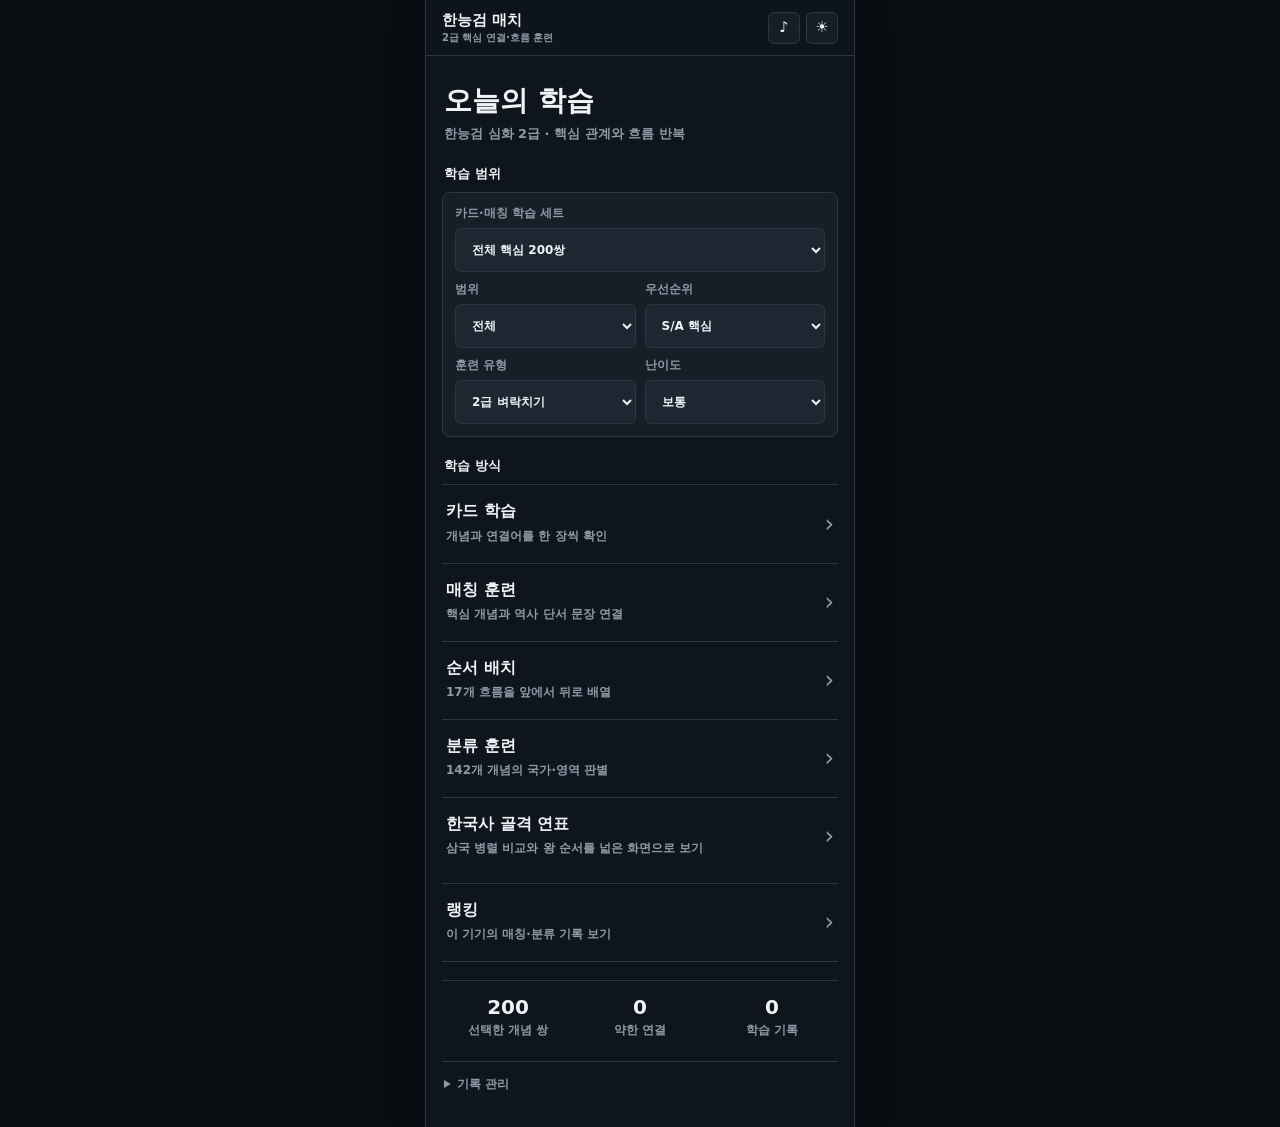
==== index.html @ f7b41f62 "Polish timed training and timeline route" ====
<!doctype html>
<html lang="ko">
<head>
  <meta charset="utf-8">
  <meta name="viewport" content="width=device-width, initial-scale=1">
  <meta name="theme-color" content="#0f151c">
  <meta name="description" content="한능검 심화 2급 핵심 개념을 카드 학습, 매칭, 순서 배치로 반복하는 학습 앱">
  <meta name="apple-mobile-web-app-capable" content="yes">
  <meta name="apple-mobile-web-app-status-bar-style" content="black-translucent">
  <title>한능검 매치 | 심화 2급 핵심 학습</title>
  <link rel="manifest" href="manifest.webmanifest?v=3">
  <link rel="icon" href="app-icon-v2.svg" type="image/svg+xml">
  <link rel="apple-touch-icon" href="apple-touch-icon.png">
  <link rel="stylesheet" href="styles.css?v=22">
</head>
<body>
  <main class="app">
    <header class="product-bar">
      <div class="product-brand" aria-label="한능검 매치">
        <span class="product-name"><strong>한능검 매치</strong><small>2급 핵심 연결·흐름 훈련</small></span>
      </div>
      <div class="quick-controls" aria-label="화면 설정">
        <button id="sfxToggle" class="icon-toggle" type="button" aria-label="효과음 끄기" aria-pressed="true" title="효과음 끄기">
          <span class="toggle-icon" aria-hidden="true">♪</span>
          <span id="sfxLabel">효과음</span>
        </button>
        <button id="themeToggle" class="icon-toggle" type="button" aria-label="라이트 모드로 전환" title="라이트 모드로 전환">
          <span id="themeIcon" class="toggle-icon" aria-hidden="true">☀</span>
          <span id="themeLabel">라이트</span>
        </button>
      </div>
    </header>
    <div id="effectLayer" class="effect-layer" aria-hidden="true"></div>
    <section id="homeView" class="view home-view">
      <header class="hero">
        <h1>오늘의 학습</h1>
        <p>한능검 심화 2급 · 핵심 관계와 흐름 반복</p>
      </header>

      <h2 class="section-title">학습 범위</h2>
      <section class="setup">
        <label class="curriculum-field">
          카드·매칭 학습 세트
          <select id="curriculumSetSelect">
            <option value="all">전체 핵심 200쌍</option>
          </select>
        </label>
        <label>
          범위
          <select id="eraSelect">
            <option value="all">전체</option>
            <option value="고대">고대</option>
            <option value="고려">고려</option>
            <option value="조선">조선</option>
            <option value="개항기">개항기</option>
            <option value="일제강점기">일제강점기</option>
            <option value="현대사">현대사</option>
            <option value="문화재">문화재</option>
          </select>
        </label>
        <label>
          우선순위
          <select id="prioritySelect">
            <option value="SA">S/A 핵심</option>
            <option value="S">S만</option>
            <option value="ABC">A/B/C 포함</option>
            <option value="all">전체</option>
          </select>
        </label>
        <label>
          훈련 유형
          <select id="modeSelect">
            <option value="cram">2급 벼락치기</option>
            <option value="king">왕-정책</option>
            <option value="group">단체-활동</option>
            <option value="confusion">혼동 훈련</option>
            <option value="wrong">오답 지옥</option>
          </select>
        </label>
        <label>
          난이도
          <select id="difficultySelect">
            <option value="normal">보통</option>
            <option value="easy">쉬움</option>
            <option value="hard">어려움</option>
          </select>
        </label>
      </section>
      <p id="rangeNotice" class="range-notice hidden" role="status"></p>

      <h2 class="section-title mode-title">학습 방식</h2>
      <section class="start-grid">
        <button id="startStudyBtn" class="start-card" type="button">
          <span class="start-card-copy">
            <strong>카드 학습</strong>
            <span>개념과 연결어를 한 장씩 확인</span>
          </span>
          <span class="start-arrow" aria-hidden="true">›</span>
        </button>
        <button id="startMatchBtn" class="start-card" type="button">
          <span class="start-card-copy">
            <strong>매칭 훈련</strong>
            <span>핵심 개념과 역사 단서 문장 연결</span>
          </span>
          <span class="start-arrow" aria-hidden="true">›</span>
        </button>
        <button id="startOrderBtn" class="start-card" type="button">
          <span class="start-card-copy">
            <strong>순서 배치</strong>
            <span><b id="orderSetCount">0</b>개 흐름을 앞에서 뒤로 배열</span>
          </span>
          <span class="start-arrow" aria-hidden="true">›</span>
        </button>
        <button id="startClassificationBtn" class="start-card" type="button">
          <span class="start-card-copy">
            <strong>분류 훈련</strong>
            <span><b id="classificationCardCount">0</b>개 개념의 국가·영역 판별</span>
          </span>
          <span class="start-arrow" aria-hidden="true">›</span>
        </button>
        <a class="start-card" href="timeline">
          <span class="start-card-copy">
            <strong>한국사 골격 연표</strong>
            <span>삼국 병렬 비교와 왕 순서를 넓은 화면으로 보기</span>
          </span>
          <span class="start-arrow" aria-hidden="true">›</span>
        </a>
        <button id="openRankingBtn" class="start-card home-ranking-card" type="button">
          <span class="start-card-copy">
            <strong>랭킹</strong>
            <span>이 기기의 매칭·분류 기록 보기</span>
          </span>
          <span class="start-arrow" aria-hidden="true">›</span>
        </button>
      </section>

      <section class="home-summary">
        <div><span id="totalPairs">0</span><small>선택한 개념 쌍</small></div>
        <div><span id="weakPairs">0</span><small>약한 연결</small></div>
        <div><span id="savedCount">0</span><small>학습 기록</small></div>
      </section>

      <details class="data-tools">
        <summary>기록 관리</summary>
        <section class="utility-panel" aria-label="기록 관리">
          <button id="exportBtn" type="button">JSON 내보내기</button>
          <label class="import-label">
            JSON 가져오기
            <input id="importInput" type="file" accept="application/json,.json">
          </label>
          <button id="resetBtn" class="danger-action" type="button">기록 초기화</button>
          <div id="resultSummary" class="sr-only" aria-live="polite">아직 시작하지 않았습니다.</div>
          <div id="weakList" class="sr-only">기록이 쌓이면 여기에 표시됩니다.</div>
          <textarea id="jsonBox" class="sr-only" readonly spellcheck="false" aria-label="내보낸 학습 기록"></textarea>
        </section>
      </details>
    </section>

    <section id="rankingView" class="view ranking-page hidden" aria-labelledby="rankingPageTitle">
      <header class="ranking-page-head">
        <button id="rankingBackBtn" class="ghost" type="button" aria-label="홈으로 돌아가기" title="홈으로 돌아가기">←</button>
        <div>
          <p class="eyebrow">이 기기 기록</p>
          <h1 id="rankingPageTitle">랭킹</h1>
        </div>
      </header>
      <div class="ranking-tabs" role="tablist" aria-label="랭킹 종류">
        <button class="ranking-tab active" type="button" role="tab" data-ranking-mode="match" aria-selected="true">매칭</button>
        <button class="ranking-tab" type="button" role="tab" data-ranking-mode="classify" aria-selected="false">분류</button>
      </div>
      <section class="leaderboard ranking-page-board" aria-labelledby="rankingListTitle">
        <h2 id="rankingListTitle">매칭 훈련 랭킹</h2>
        <ol id="rankingPageList" class="leaderboard-list"></ol>
      </section>
    </section>

    <section id="gameView" class="view game-view hidden">
      <header class="topbar">
        <section class="brand">
          <button id="homeBtn" class="ghost" type="button" aria-label="홈으로 돌아가기" title="홈으로 돌아가기">←</button>
          <div>
            <p id="sessionLabel" class="eyebrow">카드 짝 맞추기</p>
            <h1 id="sessionTitle">Concept Matching</h1>
          </div>
        </section>
        <section class="hud" aria-label="현재 상태">
          <div class="score-display">
            <small>점수</small>
            <strong id="score">0</strong>
            <span id="comboBadge" class="combo-badge" aria-hidden="true"><b id="combo">0</b> COMBO</span>
          </div>
          <div id="timerBox" class="timer-display">
            <small id="timerLabel">남은 시간</small>
            <strong id="timeLeft">01:00:00</strong>
          </div>
        </section>
      </header>

      <section class="statusline">
        <strong id="feedback" aria-live="polite">시작할 기능을 선택하세요.</strong>
        <span id="modeHint">범위와 우선순위는 홈에서 바꿀 수 있습니다.</span>
      </section>

      <section id="studyArea" class="study-area hidden">
        <button id="studyCard" class="study-card" type="button">
          <span id="studySide">앞면</span>
          <strong id="studyTerm">개념</strong>
          <small id="studyMeta">클릭해서 짝 확인</small>
        </button>
        <div class="study-actions">
          <button id="flipBtn" type="button">짝 확인</button>
          <button id="knowBtn" type="button" disabled>알았다</button>
          <button id="weakBtn" type="button" disabled>다시 볼 카드</button>
          <button id="nextStudyBtn" type="button" title="평가하지 않고 다음 카드로 이동">건너뛰기</button>
        </div>
      </section>

      <section id="board" class="board hidden" aria-label="개념 카드"></section>

      <section id="orderArea" class="order-area hidden" aria-labelledby="orderSetTitle">
        <header class="order-round-head">
          <div>
            <span id="orderProgress">1 / 1</span>
            <h2 id="orderSetTitle">역사 흐름</h2>
          </div>
          <button id="orderShuffleBtn" class="order-shuffle" type="button" title="다시 섞기" aria-label="순서 카드 다시 섞기">↻</button>
        </header>
        <div id="orderList" class="order-list" role="list" aria-label="순서 배치 카드"></div>
        <p id="orderAnswer" class="order-answer hidden" aria-live="polite"></p>
        <div class="order-actions">
          <button id="orderRetryBtn" class="hidden" type="button">같은 흐름 다시 하기</button>
          <button id="orderCheckBtn" type="button">순서 확인</button>
          <button id="orderNextBtn" class="hidden" type="button">다음 흐름</button>
        </div>
      </section>

      <section id="classificationArea" class="classification-area hidden" aria-labelledby="classificationTitle">
        <header class="classification-head">
          <span id="classificationProgress">1번째 개념</span>
          <h2 id="classificationTitle">고대 국가 분류</h2>
        </header>
        <article id="classificationCard" class="classification-card">
          <small id="classificationPrompt">어느 나라와 연결되는가?</small>
          <strong id="classificationTerm">근초고왕</strong>
          <span id="classificationMeta">고대 · S</span>
        </article>
        <div id="classificationTargets" class="classification-targets" aria-label="분류 선택"></div>
        <p id="classificationNote" class="classification-note hidden" aria-live="polite"></p>
      </section>

      <section id="resultView" class="result-view hidden">
        <p id="resultEyebrow" class="eyebrow">훈련 종료</p>
        <h2 id="finalScore">0점</h2>
        <div class="result-metrics">
          <div><span id="finalMatched">0</span><small>맞힌 개수</small></div>
          <div><span id="finalRank">-</span><small>내 순위</small></div>
        </div>
        <section class="leaderboard" aria-labelledby="leaderboardTitle">
          <h3 id="leaderboardTitle">이 기기 랭킹</h3>
          <ol id="leaderboardList" class="leaderboard-list"></ol>
        </section>
        <button id="retryBtn" type="button">다시하기</button>
      </section>

    </section>
    <div id="appNotice" class="app-notice" role="status" aria-live="polite"></div>
  </main>

  <script src="pairs.js?v=9"></script>
  <script src="orders.js?v=1"></script>
  <script src="classifications.js?v=1"></script>
  <script src="app.js?v=30"></script>
</body>
</html>
---- styles.css ----
:root {
  color-scheme: dark;
  --outer: #090d12;
  --bg: #0f151c;
  --panel: #161e27;
  --panel-2: #1d2732;
  --panel-hover: #24313e;
  --text: #eef3f6;
  --muted: #8d9aa7;
  --line: #2b3743;
  --line-strong: #40515f;
  --accent: #49c8bb;
  --accent-strong: #6bd8cd;
  --accent-soft: #12302f;
  --accent-ink: #071514;
  --good: #55d29a;
  --bad: #ff6b78;
  --blue: #7aa7e8;
  --shadow: 0 12px 32px rgba(0, 0, 0, .22);
}

body[data-theme="light"] {
  color-scheme: light;
  --outer: #e7ecef;
  --bg: #f5f7f8;
  --panel: #ffffff;
  --panel-2: #edf2f4;
  --panel-hover: #e6edef;
  --text: #172126;
  --muted: #667580;
  --line: #d7e0e4;
  --line-strong: #b9c8ce;
  --accent: #087f78;
  --accent-strong: #066c67;
  --accent-soft: #dff3f0;
  --accent-ink: #f6fffd;
  --good: #16865b;
  --bad: #cc4050;
  --blue: #356fae;
  --shadow: 0 12px 32px rgba(23, 33, 38, .09);
}

* { box-sizing: border-box; }

body {
  margin: 0;
  min-height: 100dvh;
  background: var(--outer);
  color: var(--text);
  font-family: Pretendard, "Noto Sans KR", system-ui, -apple-system, BlinkMacSystemFont, "Segoe UI", sans-serif;
  letter-spacing: 0;
  overscroll-behavior-y: none;
}

button, select, textarea, input { font: inherit; }
button { cursor: pointer; }
button, select { -webkit-tap-highlight-color: transparent; touch-action: manipulation; }
button:disabled {
  cursor: not-allowed;
  opacity: .42;
}
button:focus-visible, select:focus-visible {
  outline: 3px solid color-mix(in srgb, var(--blue) 40%, transparent);
  outline-offset: 2px;
}

.app {
  position: relative;
  width: min(430px, 100%);
  min-height: 100dvh;
  margin: 0 auto;
  padding: 0 16px max(20px, env(safe-area-inset-bottom));
  background: var(--bg);
  overflow-x: hidden;
}

@media (min-width: 700px) {
  body {
    display: grid;
    place-items: start center;
  }

  .app {
    min-height: min(100dvh, 932px);
    border-inline: 1px solid var(--line);
    box-shadow: var(--shadow);
  }
}

.hidden { display: none !important; }

.product-bar {
  position: relative;
  z-index: 10;
  display: flex;
  align-items: center;
  justify-content: space-between;
  min-height: calc(56px + env(safe-area-inset-top));
  margin-inline: -16px;
  padding: env(safe-area-inset-top) 16px 0;
  border-bottom: 1px solid var(--line);
  background: color-mix(in srgb, var(--bg) 94%, transparent);
  backdrop-filter: blur(12px);
}

.product-brand {
  display: flex;
  align-items: center;
  min-width: 0;
}

.product-name {
  display: grid;
  min-width: 0;
  line-height: 1.15;
}

.product-name strong { font-size: 15px; }
.product-name small {
  margin-top: 3px;
  color: var(--muted);
  font-size: 10px;
  font-weight: 650;
}

.hero {
  padding: 28px 2px 22px;
}

.hero h1 {
  max-width: 370px;
  margin: 0;
  font-size: 28px;
  line-height: 1.2;
  font-weight: 850;
}

.hero p {
  margin: 7px 0 0;
  color: var(--muted);
  font-size: 13px;
  font-weight: 650;
}

.eyebrow {
  margin: 0 0 8px;
  color: var(--accent);
  font-size: 12px;
  font-weight: 850;
}

.section-title {
  margin: 0 0 9px 2px;
  font-size: 13px;
  font-weight: 800;
}

.mode-title { margin-top: 20px; }

.setup, .controls {
  display: grid;
  grid-template-columns: repeat(2, minmax(0, 1fr));
  gap: 9px;
  padding: 12px;
  background: var(--panel);
  border: 1px solid var(--line);
  border-radius: 8px;
  box-shadow: 0 1px 0 color-mix(in srgb, var(--text) 3%, transparent);
}

label {
  display: grid;
  gap: 6px;
  color: var(--muted);
  font-size: 12px;
  font-weight: 700;
}

.curriculum-field { grid-column: 1 / -1; }

select:disabled {
  cursor: not-allowed;
  opacity: .55;
}

select, button, .import-label {
  min-height: 44px;
  border: 1px solid var(--line);
  border-radius: 6px;
  background: var(--panel-2);
  color: var(--text);
  padding: 0 12px;
  font-weight: 750;
  transition: border-color .14s ease, background .14s ease, color .14s ease, transform .14s ease;
}

button:hover, .import-label:hover {
  border-color: var(--line-strong);
  background: var(--panel-hover);
}
button:active { transform: scale(.98); }

.quick-controls {
  display: flex;
  gap: 6px;
  flex: 0 0 auto;
}

.icon-toggle {
  display: inline-flex;
  align-items: center;
  justify-content: center;
  gap: 5px;
  min-height: 32px;
  width: 32px;
  min-width: 32px;
  border-radius: 6px;
  padding: 0;
  color: var(--text);
  background: var(--panel);
  border-color: var(--line);
  font-size: 11px;
}

#sfxLabel, #themeLabel { display: none; }

.icon-toggle[aria-pressed="false"] {
  color: var(--muted);
  opacity: .72;
}

.toggle-icon {
  width: 15px;
  font-size: 15px;
  line-height: 1;
  text-align: center;
}

.effect-layer {
  position: fixed;
  z-index: 50;
  inset: 0;
  pointer-events: none;
  overflow: hidden;
}

.score-pop {
  position: absolute;
  left: 50%;
  top: 128px;
  color: var(--good);
  font-size: 24px;
  font-weight: 950;
  text-shadow: 0 2px 10px var(--bg), 0 0 18px color-mix(in srgb, var(--good) 45%, transparent);
  transform: translateX(-50%);
  animation: scorePop .72s cubic-bezier(.2,.85,.25,1) both;
}

.score-pop.bad {
  color: var(--bad);
  text-shadow: 0 2px 10px var(--bg), 0 0 18px rgba(255, 93, 104, .4);
}

.score-pop.combo-pop { color: var(--accent); }

@keyframes scorePop {
  0% { opacity: 0; transform: translate(-50%, 12px) scale(.72); }
  24% { opacity: 1; transform: translate(-50%, -3px) scale(1.12); }
  100% { opacity: 0; transform: translate(-50%, -38px) scale(.94); }
}

.start-grid {
  display: grid;
  grid-template-columns: 1fr;
  gap: 0;
  margin-top: 0;
  border-block: 1px solid var(--line);
}

.start-card {
  min-height: 78px;
  display: flex;
  align-items: center;
  justify-content: space-between;
  gap: 14px;
  color: inherit;
  text-decoration: none;
  padding: 13px 4px;
  border: 0;
  border-radius: 0;
  text-align: left;
  background: transparent;
}

.start-card + .start-card { border-top: 1px solid var(--line); }
.start-card:hover {
  padding-inline: 8px;
  background: color-mix(in srgb, var(--panel) 72%, transparent);
}

.start-card-copy {
  display: grid;
  gap: 7px;
  min-width: 0;
}

.start-card strong {
  font-size: 16px;
  line-height: 1.15;
}

.start-card-copy > span, .home-summary small, .hud small {
  color: var(--muted);
  font-size: 12px;
  font-weight: 650;
}

.start-arrow {
  flex: 0 0 auto;
  color: var(--muted);
  font-size: 24px;
  font-weight: 400;
  line-height: 1;
}

.home-summary {
  display: grid;
  grid-template-columns: repeat(3, 1fr);
  margin-top: 18px;
  border-top: 1px solid var(--line);
}

.home-ranking-card { margin-top: 8px; }

.home-summary div {
  min-width: 0;
  padding: 14px 8px 4px;
  text-align: center;
}

.home-summary div + div {
  border-left: 0;
}

.home-summary span {
  display: block;
  color: var(--text);
  font-size: 20px;
  font-weight: 900;
  font-variant-numeric: tabular-nums;
}

.home-summary small {
  display: block;
  margin-top: 3px;
  overflow: hidden;
  text-overflow: ellipsis;
  white-space: nowrap;
}

.range-notice {
  margin: 8px 2px 0;
  color: var(--bad);
  font-size: 12px;
  font-weight: 700;
  line-height: 1.45;
}

.data-tools {
  margin-top: 18px;
  border-top: 1px solid var(--line);
  color: var(--muted);
}

.data-tools summary {
  padding: 14px 2px;
  cursor: pointer;
  font-size: 12px;
  font-weight: 750;
  list-style-position: inside;
}

.data-tools[open] summary { color: var(--text); }
.data-tools .utility-panel { padding-bottom: 12px; }
.danger-action { color: var(--bad); }

.topbar {
  position: relative;
  min-height: 178px;
  margin-bottom: 8px;
  padding-top: 12px;
}

.brand {
  display: flex;
  align-items: center;
  gap: 12px;
  max-width: 225px;
}

.brand h1 {
  margin: 0;
  font-size: 24px;
  line-height: 1.08;
}

.ghost {
  width: 40px;
  min-width: 40px;
  min-height: 40px;
  padding: 0;
  background: var(--panel);
  font-size: 20px;
}

.hud {
  position: absolute;
  inset: 72px 0 auto 0;
  height: 100px;
  pointer-events: none;
}

.score-display {
  position: absolute;
  top: 0;
  left: 50%;
  transform: translateX(-50%);
  min-width: 132px;
  text-align: center;
}

.score-display strong {
  display: block;
  color: var(--accent);
  font-size: 58px;
  line-height: .9;
  font-weight: 900;
  text-shadow: 0 0 24px color-mix(in srgb, var(--accent) 18%, transparent);
}

.score-display.score-hit strong {
  animation: scoreHit .3s cubic-bezier(.2,.9,.3,1);
}

@keyframes scoreHit {
  0% { transform: scale(1); }
  45% { transform: scale(1.18); filter: brightness(1.35); }
  100% { transform: scale(1); }
}

.combo-badge {
  --combo-color: var(--good);
  display: inline-flex;
  gap: 6px;
  align-items: center;
  margin-top: 4px;
  padding: 4px 10px;
  border: 1px solid color-mix(in srgb, var(--combo-color) 52%, transparent);
  border-radius: 999px;
  color: var(--combo-color);
  background: color-mix(in srgb, var(--combo-color) 9%, transparent);
  box-shadow: 0 0 14px color-mix(in srgb, var(--combo-color) 0%, transparent);
  font-size: 13px;
  font-weight: 850;
  opacity: 0;
  visibility: hidden;
  transform: translateY(-4px) scale(.84);
  transition: color .2s ease, border-color .2s ease, background .2s ease,
    box-shadow .2s ease, opacity .16s ease, transform .2s cubic-bezier(.2,.9,.2,1), visibility .16s;
}

.combo-badge.visible {
  opacity: 1;
  visibility: visible;
  transform: translateY(0) scale(1);
  box-shadow: 0 0 14px color-mix(in srgb, var(--combo-color) 22%, transparent);
}

.combo-badge.combo-level-1 { --combo-color: var(--good); }
.combo-badge.combo-level-2 { --combo-color: var(--accent); }
.combo-badge.combo-level-3 { --combo-color: var(--blue); }
.combo-badge.combo-level-4 { --combo-color: #d783ad; }
body[data-theme="light"] .combo-badge.combo-level-4 { --combo-color: #a83f73; }

.score-display.combo-hit .combo-badge.visible {
  animation: comboHit .4s cubic-bezier(.2,.9,.2,1);
}

@keyframes comboHit {
  0% { transform: scale(.82); }
  55% { transform: scale(1.16); box-shadow: 0 0 20px color-mix(in srgb, var(--combo-color) 48%, transparent); }
  100% { transform: scale(1); }
}

.timer-display {
  position: absolute;
  top: 8px;
  right: 0;
  min-width: 126px;
  text-align: right;
  padding: 8px 10px;
  border: 1px solid color-mix(in srgb, var(--blue) 42%, transparent);
  border-radius: 6px;
  background: var(--panel);
}

.timer-display strong {
  display: block;
  color: var(--blue);
  font-size: 25px;
  line-height: 1;
  font-weight: 900;
  font-variant-numeric: tabular-nums;
}

.timer-display.danger {
  border-color: rgba(255, 93, 104, .65);
  background: rgba(255, 93, 104, .1);
}

.timer-display.danger strong {
  color: #ff7b83;
}

.timer-display.urgent {
  animation: urgencyPulse .45s infinite alternate;
}

.timer-display.time-gain {
  animation: timeGain .44s cubic-bezier(.2,.9,.2,1);
}

.timer-display.time-loss {
  animation: timeLoss .44s cubic-bezier(.2,.9,.2,1);
}

@keyframes timeGain {
  0% { transform: scale(1); }
  45% { transform: scale(1.08); border-color: var(--good); box-shadow: 0 0 20px color-mix(in srgb, var(--good) 32%, transparent); }
  100% { transform: scale(1); }
}

@keyframes timeLoss {
  0% { transform: translateX(0); }
  30% { transform: translateX(-3px); border-color: var(--bad); box-shadow: 0 0 20px color-mix(in srgb, var(--bad) 34%, transparent); }
  55% { transform: translateX(3px); }
  100% { transform: translateX(0); }
}

@keyframes urgencyPulse {
  from { transform: scale(1); box-shadow: 0 0 0 rgba(255, 93, 104, 0); }
  to { transform: scale(1.04); box-shadow: 0 0 24px rgba(255, 93, 104, .38); }
}

.statusline {
  display: grid;
  gap: 4px;
  min-height: 45px;
  margin: 0 0 10px;
  padding: 3px 2px 8px;
  border-bottom: 1px solid var(--line);
  background: transparent;
  color: var(--muted);
  font-size: 11px;
}

.statusline strong {
  color: var(--text);
  font-size: 13px;
}

.board {
  display: grid;
  grid-template-columns: repeat(2, minmax(0, 1fr));
  gap: 8px;
  min-height: 0;
}

.result-view {
  display: grid;
  justify-items: center;
  align-content: start;
  gap: 16px;
  min-height: 480px;
  padding-top: 8px;
  text-align: center;
}

.result-view h2 {
  margin: 0;
  color: var(--accent);
  font-size: clamp(54px, 14vw, 72px);
  line-height: .9;
}

.result-metrics {
  display: grid;
  width: 100%;
  grid-template-columns: repeat(2, minmax(0, 1fr));
  gap: 8px;
}

.result-metrics div {
  padding: 16px;
  border: 1px solid var(--line);
  border-radius: 6px;
  background: var(--panel);
}

.result-metrics span {
  display: block;
  font-size: 42px;
  font-weight: 900;
}

.leaderboard {
  width: 100%;
  max-width: none;
  text-align: left;
}

.ranking-page {
  min-height: calc(100dvh - 57px);
  padding: 22px 0 max(24px, env(safe-area-inset-bottom));
}

.ranking-page-head {
  display: flex;
  align-items: center;
  gap: 12px;
  min-height: 56px;
}

.ranking-page-head .eyebrow { margin-bottom: 4px; }

.ranking-page-head h1 {
  margin: 0;
  font-size: 28px;
  line-height: 1.1;
}

.ranking-tabs {
  display: grid;
  grid-template-columns: repeat(2, minmax(0, 1fr));
  gap: 4px;
  margin-top: 24px;
  padding: 4px;
  border: 1px solid var(--line);
  border-radius: 8px;
  background: var(--panel);
}

.ranking-tab {
  min-height: 42px;
  border: 0;
  background: transparent;
  color: var(--muted);
}

.ranking-tab.active {
  color: var(--text);
  background: var(--panel-hover);
  box-shadow: inset 0 0 0 1px var(--line-strong);
}

.ranking-page-board { margin-top: 24px; }

.ranking-page-board h2 {
  margin: 0 0 10px;
  font-size: 15px;
}

.ranking-page-board .leaderboard-list { max-height: none; }

.leaderboard h3 {
  margin: 0 0 8px;
  font-size: 15px;
}

.leaderboard-list {
  max-height: 286px;
  margin: 0;
  padding: 0;
  overflow-y: auto;
  list-style: none;
  border: 1px solid var(--line);
  border-radius: 6px;
  background: var(--panel);
}

.leaderboard-item {
  display: grid;
  grid-template-columns: 52px minmax(0, 1fr) 52px;
  align-items: center;
  min-height: 45px;
  padding: 0 10px;
  border-bottom: 1px solid var(--line);
  color: var(--muted);
  font-variant-numeric: tabular-nums;
}

.leaderboard-item:last-child { border-bottom: 0; }
.leaderboard-item strong { color: var(--text); }
.leaderboard-item span:nth-child(2) { text-align: right; color: var(--text); font-weight: 800; }
.leaderboard-item span:last-child { text-align: right; }

.leaderboard-item.current {
  background: var(--accent-soft);
  color: var(--accent);
}

#retryBtn {
  width: 100%;
  min-height: 50px;
  border-color: var(--accent);
  color: var(--accent-ink);
  background: var(--accent);
  font-size: 16px;
  font-weight: 900;
}

#retryBtn:hover { background: var(--accent-strong); }

.leaderboard-item.current strong,
.leaderboard-item.current span:nth-child(2) { color: var(--accent); }

.leaderboard-separator,
.leaderboard-empty {
  padding: 10px;
  color: var(--muted);
  text-align: center;
}

.card {
  --enter-delay: 0ms;
  min-height: clamp(84px, 13.2dvh, 112px);
  border: 1px solid var(--line);
  border-radius: 6px;
  background: var(--panel);
  color: var(--text);
  display: grid;
  place-items: center;
  text-align: center;
  padding: 12px 10px;
  line-height: 1.22;
  font-size: clamp(18px, 5.8vw, 25px);
  font-weight: 820;
  word-break: keep-all;
  overflow-wrap: anywhere;
  position: relative;
  overflow: hidden;
  transform: translateZ(0);
  transition: transform .12s ease, border-color .12s ease, background .12s ease, opacity .2s ease;
  animation: cardEnter .24s cubic-bezier(.2,.8,.25,1) both;
  animation-delay: var(--enter-delay);
}

.card > small {
  position: absolute;
  top: 7px;
  left: 8px;
  color: var(--muted);
  font-size: 9px;
  font-weight: 850;
}

.card > span {
  display: block;
  max-width: 100%;
}

.card.clue-card {
  padding: 20px 9px 9px;
  font-size: clamp(11px, 3.2vw, 13px);
  font-weight: 720;
  line-height: 1.42;
  text-align: left;
}

.card.clue-card.dense {
  font-size: clamp(10px, 2.9vw, 12px);
  line-height: 1.35;
}

@keyframes cardEnter {
  from { opacity: 0; transform: scale(.9) translateY(8px); }
  to { opacity: 1; transform: scale(1) translateY(0); }
}

.card:hover {
  transform: translateY(-1px);
  border-color: var(--line-strong);
  background: var(--panel-hover);
}

.card.selected {
  border-color: var(--accent);
  background: var(--accent-soft);
  box-shadow: inset 0 0 0 1px var(--accent), 0 8px 22px color-mix(in srgb, var(--accent) 12%, transparent);
  transform: scale(.97);
}

.card.good {
  border-color: var(--good);
  background: color-mix(in srgb, var(--good) 14%, transparent);
  animation: correctImpact .25s cubic-bezier(.15,.85,.3,1) both;
}

.card.bad {
  border-color: var(--bad);
  background: rgba(255, 93, 104, .12);
  animation: wrongImpact .34s ease both;
}

.card.timeout-answer,
.card.timeout-answer:disabled {
  border-color: var(--good);
  background: color-mix(in srgb, var(--good) 13%, var(--panel));
  box-shadow: inset 0 0 0 1px var(--good), 0 0 20px color-mix(in srgb, var(--good) 24%, transparent);
  opacity: 1;
  animation: finalAnswerPulse .72s ease-in-out infinite alternate;
}

@keyframes finalAnswerPulse {
  from { transform: scale(.985); }
  to { transform: scale(1); }
}

.card.hint-target {
  border-color: var(--accent);
  background: var(--accent-soft);
  box-shadow: 0 0 0 3px color-mix(in srgb, var(--accent) 18%, transparent);
  animation: hintPulse 1.1s ease-in-out infinite;
}

.card.hint-target::after {
  position: absolute;
  top: 7px;
  right: 7px;
  padding: 3px 5px;
  border-radius: 4px;
  background: var(--accent);
  color: var(--accent-ink);
  content: "힌트";
  font-size: 9px;
  font-weight: 900;
}

@keyframes hintPulse {
  0%, 100% { box-shadow: 0 0 0 2px color-mix(in srgb, var(--accent) 13%, transparent); }
  50% { box-shadow: 0 0 0 5px color-mix(in srgb, var(--accent) 24%, transparent); }
}

@keyframes correctImpact {
  0% { transform: scale(.97); }
  45% { transform: scale(1.075); box-shadow: 0 0 0 3px color-mix(in srgb, var(--good) 25%, transparent), 0 0 28px color-mix(in srgb, var(--good) 28%, transparent); }
  100% { transform: scale(.93); opacity: .25; }
}

@keyframes wrongImpact {
  0%, 100% { transform: translateX(0); }
  22% { transform: translateX(-8px) rotate(-1deg); }
  45% { transform: translateX(7px) rotate(1deg); }
  68% { transform: translateX(-4px); }
  84% { transform: translateX(3px); opacity: .75; }
  100% { transform: scale(.93); opacity: .22; }
}

.app.impact-correct { animation: appImpactCorrect .24s ease; }
.app.impact-wrong { animation: appImpactWrong .3s ease; }

@keyframes appImpactCorrect {
  0%, 100% { box-shadow: inherit; }
  45% { box-shadow: inset 0 0 42px color-mix(in srgb, var(--good) 16%, transparent); }
}

@keyframes appImpactWrong {
  0%, 100% { transform: translateX(0); }
  25% { transform: translateX(-3px); }
  50% { transform: translateX(3px); }
  75% { transform: translateX(-2px); }
}

.study-area {
  display: grid;
  gap: 12px;
}

.study-card {
  min-height: 410px;
  display: grid;
  place-items: center;
  align-content: center;
  gap: 14px;
  text-align: center;
  border-color: var(--line-strong);
  background: var(--panel);
  box-shadow: none;
}

.study-card strong {
  font-size: clamp(34px, 12vw, 60px);
  line-height: 1.1;
}

.study-card span, .study-card small {
  color: var(--muted);
}

.study-card small {
  max-width: 340px;
  padding-inline: 12px;
  line-height: 1.55;
}

.study-actions, .utility-panel {
  display: flex;
  flex-wrap: wrap;
  gap: 8px;
}

.study-actions {
  display: grid;
  grid-template-columns: repeat(2, minmax(0, 1fr));
  gap: 8px;
}

.study-actions button { min-height: 48px; }
#knowBtn {
  border-color: color-mix(in srgb, var(--good) 60%, var(--line));
  color: var(--good);
}
#weakBtn {
  border-color: color-mix(in srgb, var(--bad) 50%, var(--line));
  color: var(--bad);
}
#nextStudyBtn {
  border-color: var(--accent);
  color: var(--accent-ink);
  background: var(--accent);
}

.order-area {
  display: grid;
  gap: 10px;
  padding-bottom: 12px;
}

.order-round-head {
  display: flex;
  align-items: center;
  justify-content: space-between;
  gap: 12px;
  min-height: 48px;
}

.order-round-head > div {
  display: grid;
  gap: 3px;
}

.order-round-head span {
  color: var(--muted);
  font-size: 11px;
  font-weight: 750;
}

.order-round-head h2 {
  margin: 0;
  font-size: 18px;
  line-height: 1.2;
}

.order-shuffle {
  width: 42px;
  min-height: 42px;
  padding: 0;
  font-size: 20px;
}

.order-list {
  display: grid;
  gap: 7px;
}

.order-list.is-dragging {
  cursor: grabbing;
  user-select: none;
}

.order-item {
  position: relative;
  display: grid;
  grid-template-columns: 42px minmax(0, 1fr) 72px;
  align-items: center;
  gap: 7px;
  min-width: 0;
}

.order-drag-handle {
  display: grid;
  grid-template-columns: 18px 1fr;
  place-items: center;
  width: 42px;
  min-height: 48px;
  padding: 0 5px;
  color: var(--muted);
  cursor: grab;
  touch-action: none;
  user-select: none;
}

.order-drag-handle:active { cursor: grabbing; }

.order-grip {
  color: var(--line-strong);
  font-size: 15px;
  line-height: 1;
}

.order-number {
  display: grid;
  place-items: center;
  width: 18px;
  height: 28px;
  color: var(--muted);
  font-size: 12px;
  font-weight: 850;
  font-variant-numeric: tabular-nums;
}

.order-item.dragging {
  z-index: 2;
  opacity: .56;
}

.order-item.drag-target-before::before,
.order-item.drag-target-after::after {
  position: absolute;
  z-index: 3;
  right: 0;
  left: 0;
  height: 3px;
  border-radius: 2px;
  background: var(--accent);
  content: "";
  pointer-events: none;
}

.order-item.drag-target-before::before { top: -5px; }
.order-item.drag-target-after::after { bottom: -5px; }

.order-card {
  min-width: 0;
  min-height: 55px;
  padding: 8px 10px;
  overflow-wrap: anywhere;
  line-height: 1.3;
  font-size: 14px;
  font-weight: 800;
  background: var(--panel);
}

.order-item.selected .order-card {
  border-color: var(--accent);
  background: var(--accent-soft);
  box-shadow: 0 0 0 2px color-mix(in srgb, var(--accent) 14%, transparent);
}

.order-item.correct-position .order-card {
  border-color: color-mix(in srgb, var(--good) 65%, var(--line));
  color: var(--good);
}

.order-item.wrong-position .order-card {
  border-color: color-mix(in srgb, var(--bad) 60%, var(--line));
  color: var(--bad);
}

.order-item.hint-target .order-card {
  border-color: var(--accent);
  background: var(--accent-soft);
  box-shadow: 0 0 0 3px color-mix(in srgb, var(--accent) 16%, transparent);
}

.order-move-controls {
  display: grid;
  grid-template-columns: repeat(2, 34px);
  gap: 4px;
}

.order-move-controls button {
  width: 34px;
  min-height: 42px;
  padding: 0;
  color: var(--muted);
  font-size: 16px;
}

.order-answer {
  display: grid;
  gap: 6px;
  margin: 2px 0 0;
  padding: 12px 2px;
  border-block: 1px solid var(--line);
}

.order-answer strong {
  color: var(--accent);
  font-size: 12px;
}

.order-answer span {
  font-size: 13px;
  font-weight: 800;
  line-height: 1.55;
}

.order-answer small {
  color: var(--muted);
  font-size: 11px;
  line-height: 1.5;
}

.order-actions {
  display: grid;
  grid-template-columns: repeat(2, minmax(0, 1fr));
  gap: 8px;
}

.order-actions button {
  min-height: 48px;
}

#orderCheckBtn,
#orderNextBtn {
  grid-column: 1 / -1;
  border-color: var(--accent);
  color: var(--accent-ink);
  background: var(--accent);
}

#orderRetryBtn:not(.hidden) + #orderNextBtn:not(.hidden) {
  grid-column: auto;
}

.classification-area {
  display: grid;
  gap: 12px;
  padding-bottom: 14px;
}

.classification-head {
  display: grid;
  gap: 3px;
  min-height: 46px;
  align-content: center;
}

.classification-head span {
  color: var(--muted);
  font-size: 11px;
  font-weight: 750;
}

.classification-head h2 {
  margin: 0;
  font-size: 18px;
  line-height: 1.2;
}

.classification-card {
  min-height: 190px;
  display: grid;
  place-items: center;
  align-content: center;
  gap: 13px;
  padding: 18px 14px;
  border: 1px solid var(--line-strong);
  border-radius: 6px;
  background: var(--panel);
  text-align: center;
}

.classification-card small,
.classification-card span {
  color: var(--muted);
  font-size: 11px;
  font-weight: 700;
}

.classification-card strong {
  max-width: 100%;
  overflow-wrap: anywhere;
  font-size: clamp(30px, 10vw, 46px);
  line-height: 1.15;
}

.classification-card.correct {
  border-color: color-mix(in srgb, var(--good) 70%, var(--line));
  box-shadow: 0 0 0 2px color-mix(in srgb, var(--good) 12%, transparent);
}

.classification-card.wrong {
  border-color: color-mix(in srgb, var(--bad) 70%, var(--line));
}

.classification-targets {
  display: grid;
  grid-template-columns: repeat(2, minmax(0, 1fr));
  gap: 8px;
}

.classification-targets button {
  min-height: 62px;
  padding: 8px;
  overflow-wrap: anywhere;
  line-height: 1.25;
  font-size: 13px;
  font-weight: 800;
}

.classification-targets button:last-child:nth-child(odd) {
  grid-column: 1 / -1;
}

.classification-targets .correct-target {
  border-color: var(--good);
  color: var(--good);
  background: color-mix(in srgb, var(--good) 9%, var(--panel));
  opacity: 1;
}

.classification-targets .wrong-target {
  border-color: var(--bad);
  color: var(--bad);
  background: color-mix(in srgb, var(--bad) 9%, var(--panel));
  opacity: 1;
}

.classification-targets .hint-eliminated {
  border-style: dashed;
  color: var(--muted);
  background: var(--panel-2);
  opacity: .46;
  text-decoration: line-through;
}

.classification-note {
  display: grid;
  gap: 4px;
  min-height: 48px;
  margin: 0;
  padding: 9px 2px;
  border-top: 1px solid var(--line);
}

.classification-note strong {
  color: var(--accent);
  font-size: 12px;
}

.classification-note span {
  color: var(--muted);
  font-size: 11px;
  line-height: 1.45;
}

.utility-panel {
  display: grid;
  grid-template-columns: repeat(2, minmax(0, 1fr));
}

.utility-panel > button,
.utility-panel > .import-label {
  min-height: 40px;
  font-size: 12px;
}

.utility-panel .danger-action { grid-column: 1 / -1; }

.sr-only {
  position: absolute;
  width: 1px;
  height: 1px;
  padding: 0;
  margin: -1px;
  overflow: hidden;
  clip: rect(0, 0, 0, 0);
  white-space: nowrap;
  border: 0;
}

.import-label {
  display: inline-flex;
  align-items: center;
  justify-content: center;
  color: var(--text);
  font-size: 14px;
}

.import-label input { display: none; }

#jsonBox {
  width: 100%;
  min-height: 92px;
  margin-top: 10px;
  resize: vertical;
  border: 1px solid var(--line);
  border-radius: 8px;
  background: var(--panel);
  color: var(--muted);
  padding: 10px;
}

.app-notice {
  position: fixed;
  z-index: 80;
  left: 50%;
  bottom: max(20px, env(safe-area-inset-bottom));
  max-width: min(360px, calc(100vw - 32px));
  padding: 10px 14px;
  border: 1px solid var(--line-strong);
  border-radius: 6px;
  color: var(--text);
  background: var(--panel-2);
  box-shadow: var(--shadow);
  font-size: 13px;
  font-weight: 750;
  opacity: 0;
  pointer-events: none;
  transform: translate(-50%, 10px);
  transition: opacity .16s ease, transform .16s ease;
}

.app-notice.visible {
  opacity: 1;
  transform: translate(-50%, 0);
}

.app-notice.error {
  border-color: color-mix(in srgb, var(--bad) 65%, var(--line));
  color: var(--bad);
}

@media (max-width: 380px) {
  .app { padding-inline: 12px; }
  .product-bar {
    margin-inline: -12px;
    padding-inline: 12px;
  }
  .icon-toggle {
    width: 34px;
    min-height: 34px;
    padding: 0;
  }
  #sfxLabel, #themeLabel { display: none; }
  .product-name small { display: none; }
  .order-item { grid-template-columns: 38px minmax(0, 1fr) 64px; gap: 5px; }
  .order-drag-handle { width: 38px; padding-inline: 3px; }
  .order-move-controls { grid-template-columns: repeat(2, 30px); }
  .order-move-controls button { width: 30px; }
  .hero { padding-top: 30px; }
  .hero h1 { font-size: 26px; }
  .setup {
    grid-template-columns: 1fr;
  }
  .home-summary small { font-size: 10px; }
  .topbar { min-height: 174px; }
  .score-display { left: 45%; }
  .score-display strong { font-size: 52px; }
  .timer-display { min-width: 118px; padding-inline: 8px; }
  .timer-display strong { font-size: 22px; }
  .card {
    min-height: 80px;
    font-size: clamp(17px, 5.7vw, 22px);
  }
}

@media (prefers-reduced-motion: reduce) {
  *, *::before, *::after {
    animation-duration: .01ms !important;
    animation-iteration-count: 1 !important;
    scroll-behavior: auto !important;
  }
}
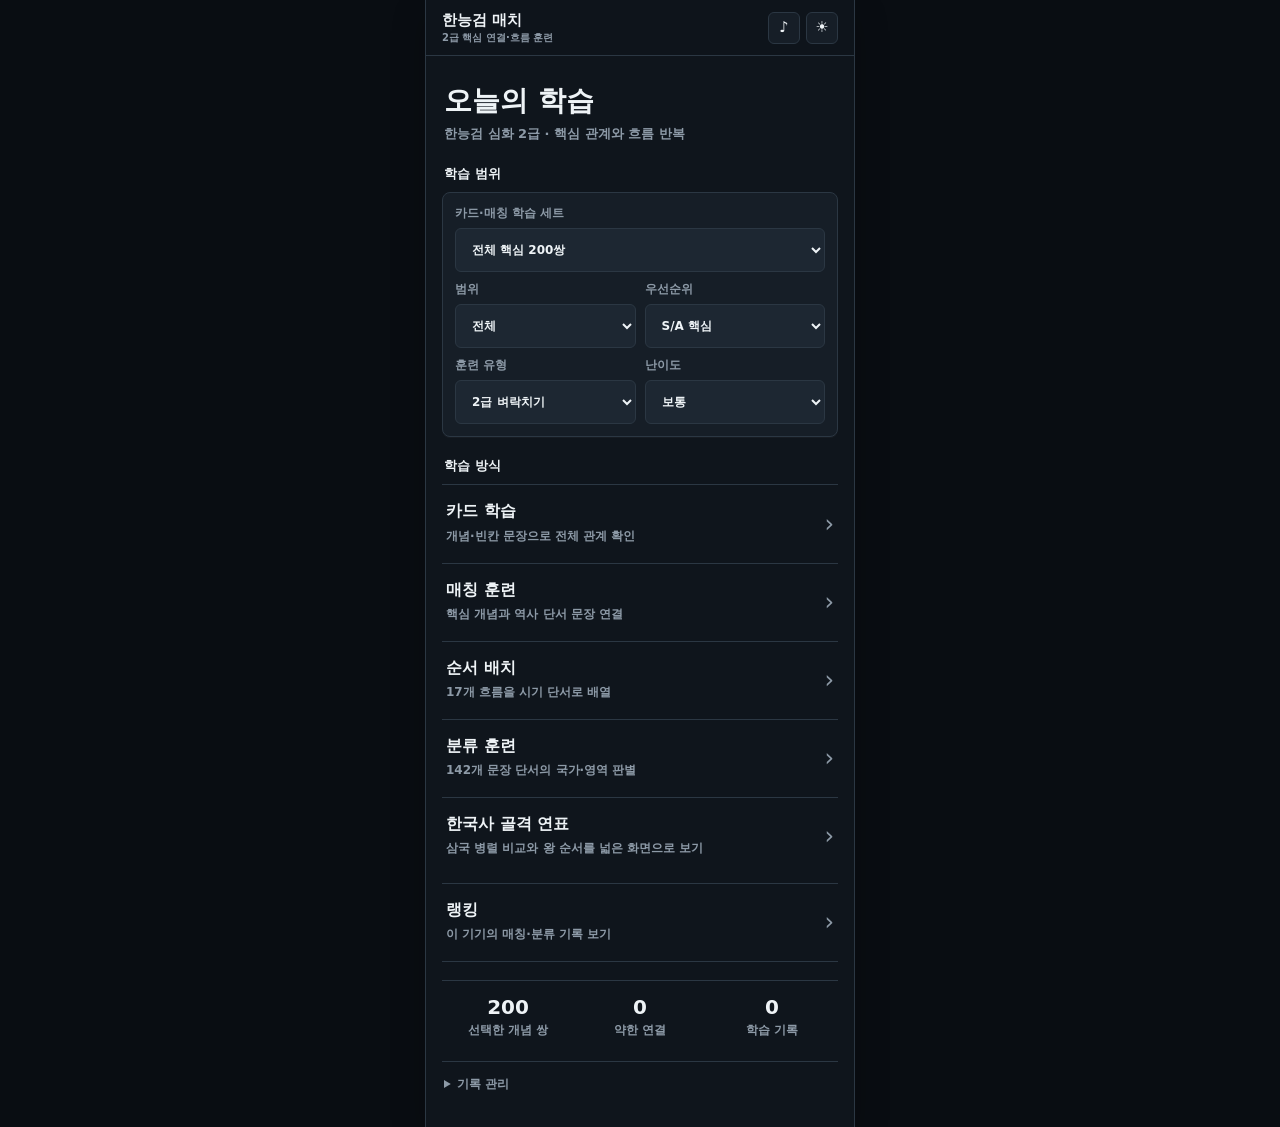
==== commit 5deebee6: "Upgrade contextual learning modes" ====
--- a/index.html
+++ b/index.html
@@ -11,7 +11,7 @@
   <link rel="manifest" href="manifest.webmanifest?v=3">
   <link rel="icon" href="app-icon-v2.svg" type="image/svg+xml">
   <link rel="apple-touch-icon" href="apple-touch-icon.png">
-  <link rel="stylesheet" href="styles.css?v=22">
+  <link rel="stylesheet" href="styles.css?v=23">
 </head>
 <body>
   <main class="app">
@@ -93,7 +93,7 @@
         <button id="startStudyBtn" class="start-card" type="button">
           <span class="start-card-copy">
             <strong>카드 학습</strong>
-            <span>개념과 연결어를 한 장씩 확인</span>
+            <span>개념·빈칸 문장으로 전체 관계 확인</span>
           </span>
           <span class="start-arrow" aria-hidden="true">›</span>
         </button>
@@ -107,14 +107,14 @@
         <button id="startOrderBtn" class="start-card" type="button">
           <span class="start-card-copy">
             <strong>순서 배치</strong>
-            <span><b id="orderSetCount">0</b>개 흐름을 앞에서 뒤로 배열</span>
+            <span><b id="orderSetCount">0</b>개 흐름을 시기 단서로 배열</span>
           </span>
           <span class="start-arrow" aria-hidden="true">›</span>
         </button>
         <button id="startClassificationBtn" class="start-card" type="button">
           <span class="start-card-copy">
             <strong>분류 훈련</strong>
-            <span><b id="classificationCardCount">0</b>개 개념의 국가·영역 판별</span>
+            <span><b id="classificationCardCount">0</b>개 문장 단서의 국가·영역 판별</span>
           </span>
           <span class="start-arrow" aria-hidden="true">›</span>
         </button>
@@ -242,6 +242,7 @@
         <article id="classificationCard" class="classification-card">
           <small id="classificationPrompt">어느 나라와 연결되는가?</small>
           <strong id="classificationTerm">근초고왕</strong>
+          <p id="classificationClue">이 개념을 설명하는 역사 문장</p>
           <span id="classificationMeta">고대 · S</span>
         </article>
         <div id="classificationTargets" class="classification-targets" aria-label="분류 선택"></div>
@@ -267,8 +268,8 @@
   </main>
 
   <script src="pairs.js?v=9"></script>
-  <script src="orders.js?v=1"></script>
+  <script src="orders.js?v=2"></script>
   <script src="classifications.js?v=1"></script>
-  <script src="app.js?v=30"></script>
+  <script src="app.js?v=31"></script>
 </body>
 </html>
--- a/styles.css
+++ b/styles.css
@@ -903,6 +903,20 @@
   line-height: 1.1;
 }
 
+.study-card.clue-front strong {
+  max-width: 350px;
+  font-size: clamp(20px, 6.2vw, 28px);
+  line-height: 1.45;
+  text-align: left;
+}
+
+.study-card.revealed strong {
+  max-width: 350px;
+  color: var(--accent);
+  font-size: clamp(25px, 8vw, 38px);
+  line-height: 1.25;
+}
+
 .study-card span, .study-card small {
   color: var(--muted);
 }
@@ -910,7 +924,14 @@
 .study-card small {
   max-width: 340px;
   padding-inline: 12px;
+  font-size: 13px;
   line-height: 1.55;
+}
+
+.study-card.revealed small {
+  color: var(--text);
+  font-size: 15px;
+  font-weight: 700;
 }
 
 .study-actions, .utility-panel {
@@ -1051,14 +1072,28 @@
 .order-item.drag-target-after::after { bottom: -5px; }
 
 .order-card {
+  display: grid;
+  align-content: center;
+  gap: 3px;
   min-width: 0;
-  min-height: 55px;
+  min-height: 62px;
   padding: 8px 10px;
   overflow-wrap: anywhere;
   line-height: 1.3;
+  text-align: left;
+  background: var(--panel);
+}
+
+.order-card strong {
   font-size: 14px;
-  font-weight: 800;
-  background: var(--panel);
+  font-weight: 820;
+}
+
+.order-card small {
+  color: var(--muted);
+  font-size: 10px;
+  font-weight: 650;
+  line-height: 1.35;
 }
 
 .order-item.selected .order-card {
@@ -1110,10 +1145,30 @@
   font-size: 12px;
 }
 
-.order-answer span {
+.order-answer ol {
+  display: grid;
+  gap: 8px;
+  margin: 0;
+  padding: 0;
+  list-style: none;
+}
+
+.order-answer li {
+  display: grid;
+  gap: 2px;
+  padding-left: 10px;
+  border-left: 2px solid var(--line-strong);
+}
+
+.order-answer li b {
   font-size: 13px;
-  font-weight: 800;
-  line-height: 1.55;
+  line-height: 1.4;
+}
+
+.order-answer li span {
+  color: var(--muted);
+  font-size: 11px;
+  line-height: 1.4;
 }
 
 .order-answer small {
@@ -1194,6 +1249,15 @@
   overflow-wrap: anywhere;
   font-size: clamp(30px, 10vw, 46px);
   line-height: 1.15;
+}
+
+.classification-card p {
+  max-width: 330px;
+  margin: 0;
+  color: var(--text);
+  font-size: 13px;
+  font-weight: 700;
+  line-height: 1.48;
 }
 
 .classification-card.correct {
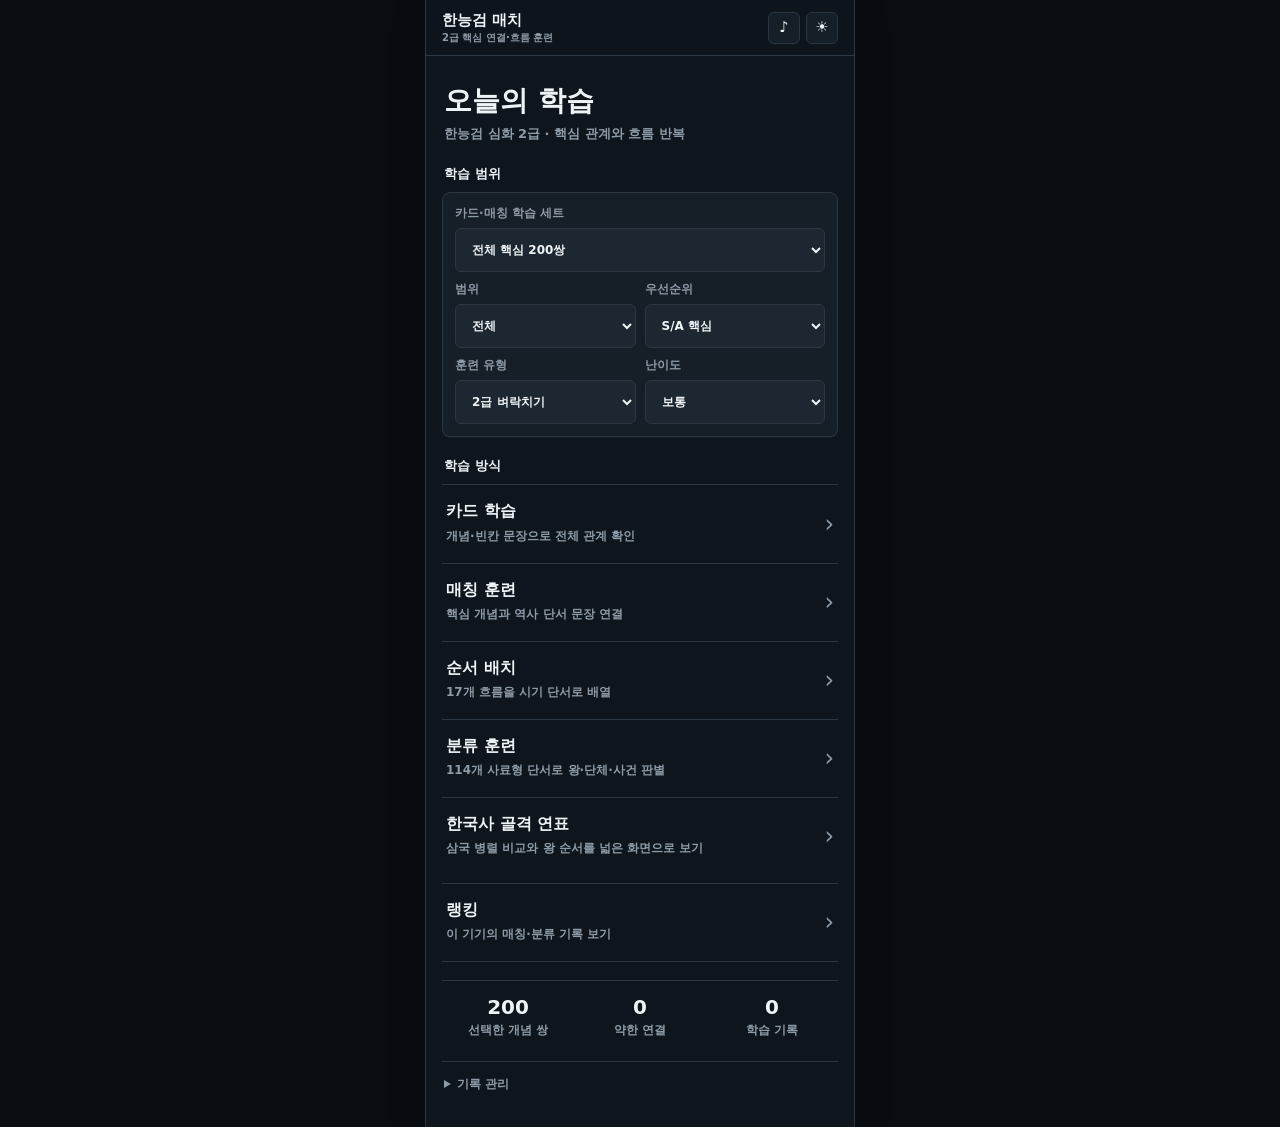
==== commit 92b66267: "Upgrade classification training quality" ====
--- a/index.html
+++ b/index.html
@@ -114,7 +114,7 @@
         <button id="startClassificationBtn" class="start-card" type="button">
           <span class="start-card-copy">
             <strong>분류 훈련</strong>
-            <span><b id="classificationCardCount">0</b>개 문장 단서의 국가·영역 판별</span>
+            <span><b id="classificationCardCount">0</b>개 사료형 단서로 왕·단체·사건 판별</span>
           </span>
           <span class="start-arrow" aria-hidden="true">›</span>
         </button>
@@ -240,9 +240,9 @@
           <h2 id="classificationTitle">고대 국가 분류</h2>
         </header>
         <article id="classificationCard" class="classification-card">
-          <small id="classificationPrompt">어느 나라와 연결되는가?</small>
-          <strong id="classificationTerm">근초고왕</strong>
-          <p id="classificationClue">이 개념을 설명하는 역사 문장</p>
+          <small id="classificationPrompt">두 단서가 가리키는 대상을 고르세요.</small>
+          <strong id="classificationTerm">핵심 단서</strong>
+          <p id="classificationClue">함께 출제되는 보조 단서</p>
           <span id="classificationMeta">고대 · S</span>
         </article>
         <div id="classificationTargets" class="classification-targets" aria-label="분류 선택"></div>
@@ -269,7 +269,7 @@
 
   <script src="pairs.js?v=9"></script>
   <script src="orders.js?v=2"></script>
-  <script src="classifications.js?v=1"></script>
-  <script src="app.js?v=31"></script>
+  <script src="classifications.js?v=2"></script>
+  <script src="app.js?v=35"></script>
 </body>
 </html>
--- a/styles.css
+++ b/styles.css
@@ -1249,6 +1249,31 @@
   overflow-wrap: anywhere;
   font-size: clamp(30px, 10vw, 46px);
   line-height: 1.15;
+}
+
+.classification-card.contextual {
+  min-height: 214px;
+  align-content: center;
+  text-align: left;
+}
+
+.classification-card.contextual small,
+.classification-card.contextual span,
+.classification-card.contextual strong,
+.classification-card.contextual p {
+  width: min(100%, 380px);
+}
+
+.classification-card.contextual strong {
+  font-size: clamp(19px, 5.7vw, 26px);
+  line-height: 1.42;
+}
+
+.classification-card.contextual p {
+  padding-top: 12px;
+  border-top: 1px solid var(--line);
+  font-size: 14px;
+  line-height: 1.55;
 }
 
 .classification-card p {
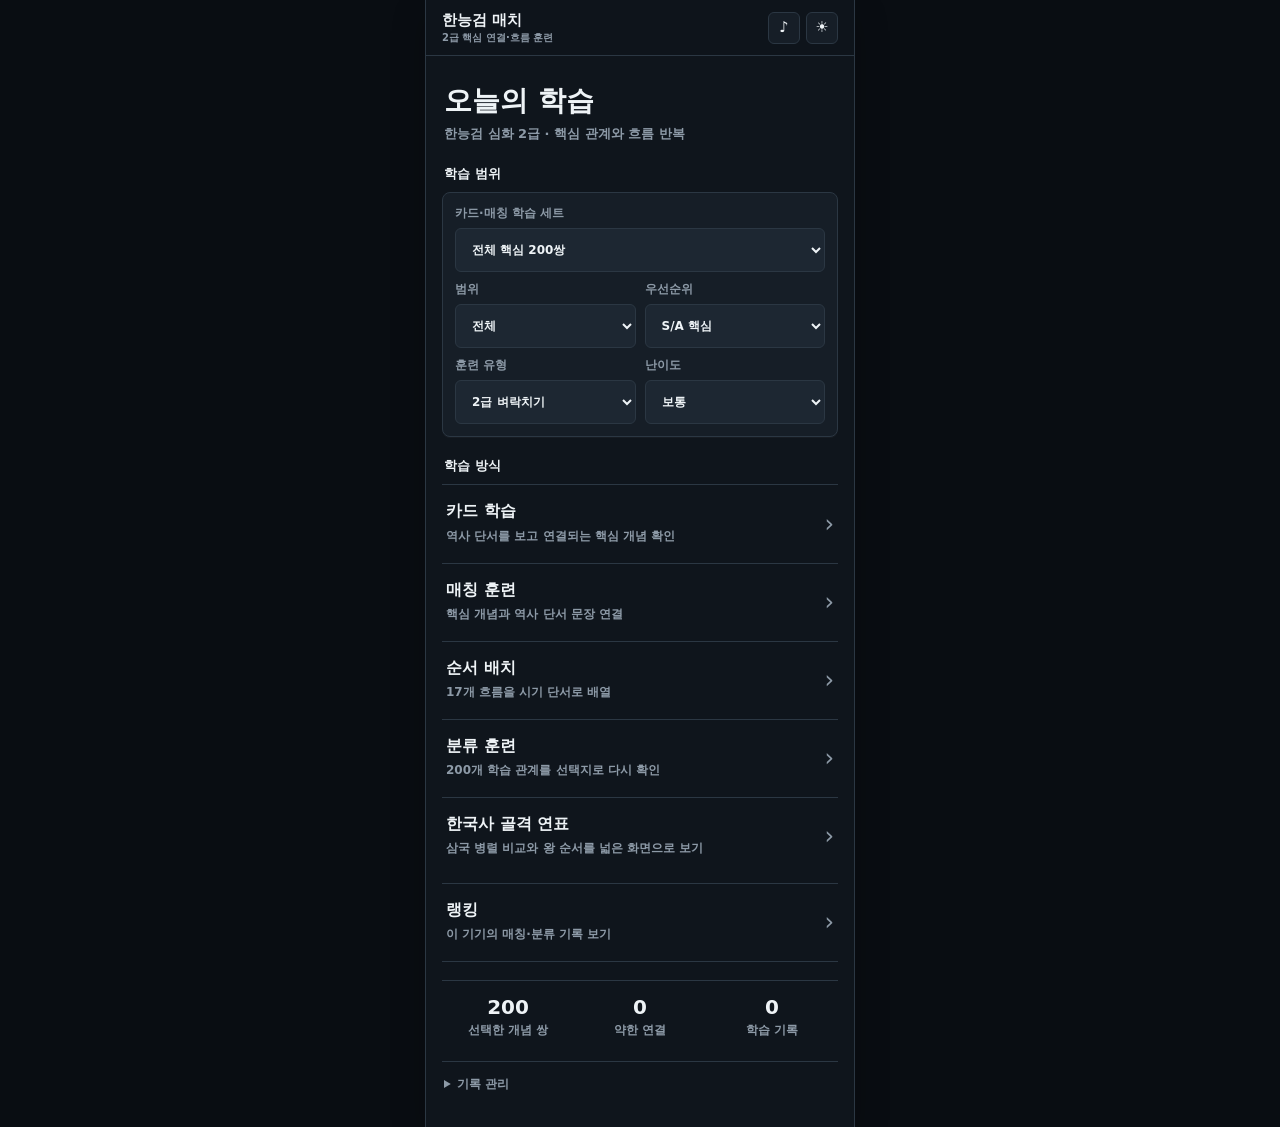
==== commit 6fc6954d: "Unify study matching and classification pairs" ====
--- a/index.html
+++ b/index.html
@@ -93,7 +93,7 @@
         <button id="startStudyBtn" class="start-card" type="button">
           <span class="start-card-copy">
             <strong>카드 학습</strong>
-            <span>개념·빈칸 문장으로 전체 관계 확인</span>
+            <span>역사 단서를 보고 연결되는 핵심 개념 확인</span>
           </span>
           <span class="start-arrow" aria-hidden="true">›</span>
         </button>
@@ -114,7 +114,7 @@
         <button id="startClassificationBtn" class="start-card" type="button">
           <span class="start-card-copy">
             <strong>분류 훈련</strong>
-            <span><b id="classificationCardCount">0</b>개 사료형 단서로 왕·단체·사건 판별</span>
+            <span><b id="classificationCardCount">0</b>개 학습 관계를 선택지로 다시 확인</span>
           </span>
           <span class="start-arrow" aria-hidden="true">›</span>
         </button>
@@ -269,7 +269,6 @@
 
   <script src="pairs.js?v=9"></script>
   <script src="orders.js?v=2"></script>
-  <script src="classifications.js?v=2"></script>
-  <script src="app.js?v=35"></script>
+  <script src="app.js?v=37"></script>
 </body>
 </html>
--- a/styles.css
+++ b/styles.css
@@ -1274,6 +1274,15 @@
   border-top: 1px solid var(--line);
   font-size: 14px;
   line-height: 1.55;
+}
+
+.classification-card.pair-source {
+  min-height: 230px;
+}
+
+.classification-card.pair-source strong {
+  font-size: clamp(20px, 6vw, 28px);
+  text-align: left;
 }
 
 .classification-card p {
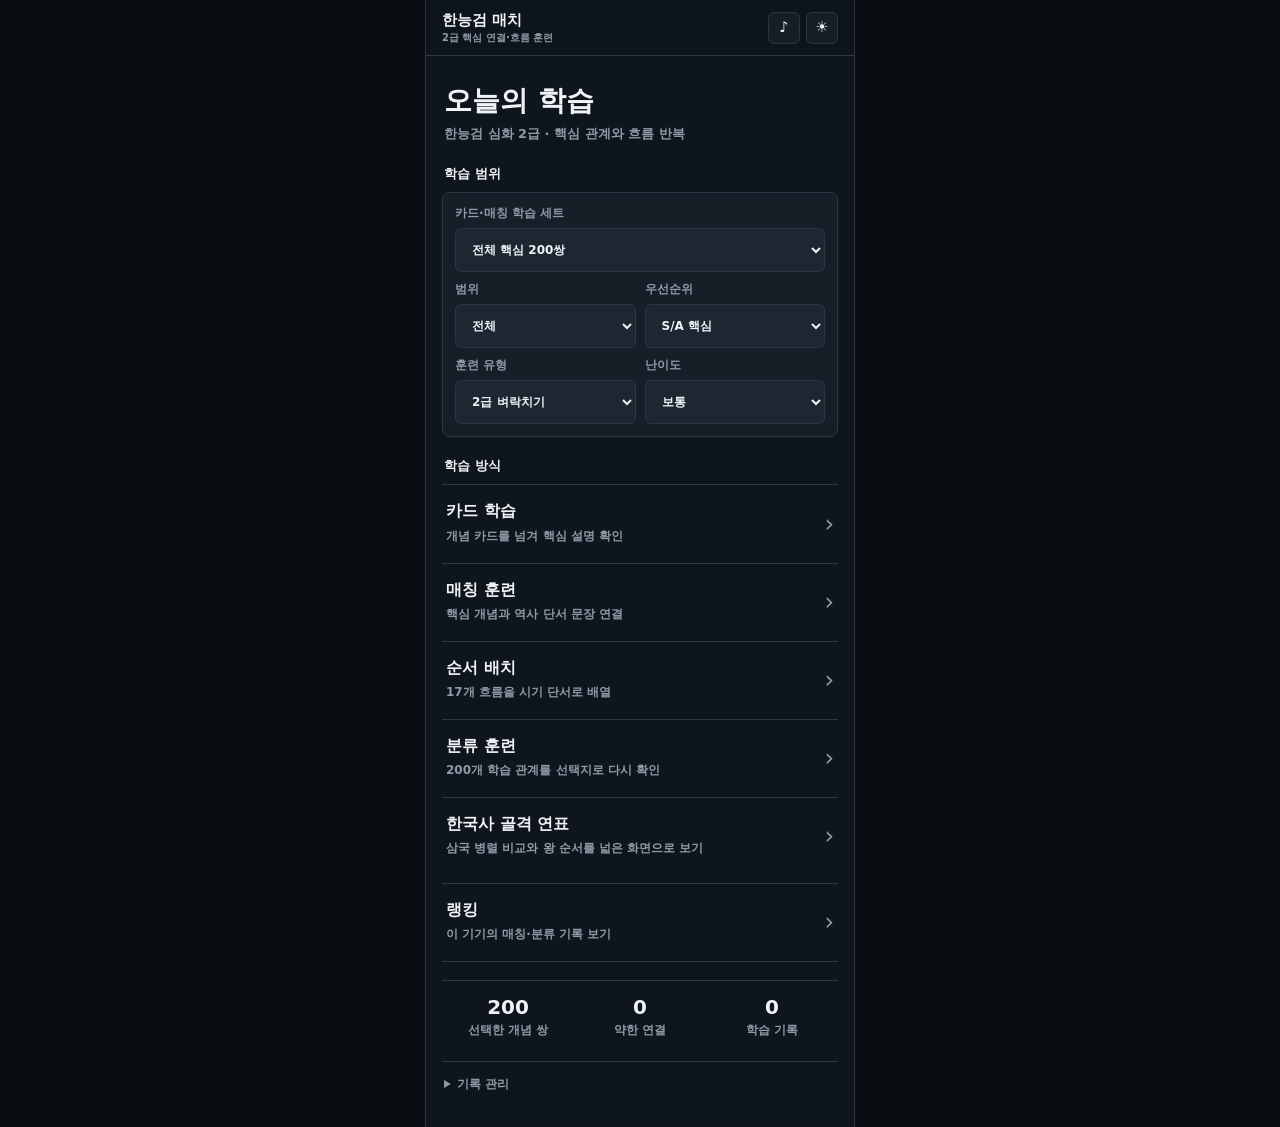
==== commit ceca59d4: "Flip study cards from concept to explanation" ====
--- a/index.html
+++ b/index.html
@@ -93,7 +93,7 @@
         <button id="startStudyBtn" class="start-card" type="button">
           <span class="start-card-copy">
             <strong>카드 학습</strong>
-            <span>역사 단서를 보고 연결되는 핵심 개념 확인</span>
+            <span>개념 카드를 넘겨 핵심 설명 확인</span>
           </span>
           <span class="start-arrow" aria-hidden="true">›</span>
         </button>
@@ -269,6 +269,6 @@
 
   <script src="pairs.js?v=9"></script>
   <script src="orders.js?v=2"></script>
-  <script src="app.js?v=37"></script>
+  <script src="app.js?v=39"></script>
 </body>
 </html>
--- a/styles.css
+++ b/styles.css
@@ -915,6 +915,13 @@
   color: var(--accent);
   font-size: clamp(25px, 8vw, 38px);
   line-height: 1.25;
+}
+
+.study-card.revealed.description-back strong {
+  max-width: 350px;
+  font-size: clamp(20px, 6.2vw, 28px);
+  line-height: 1.48;
+  text-align: left;
 }
 
 .study-card span, .study-card small {
